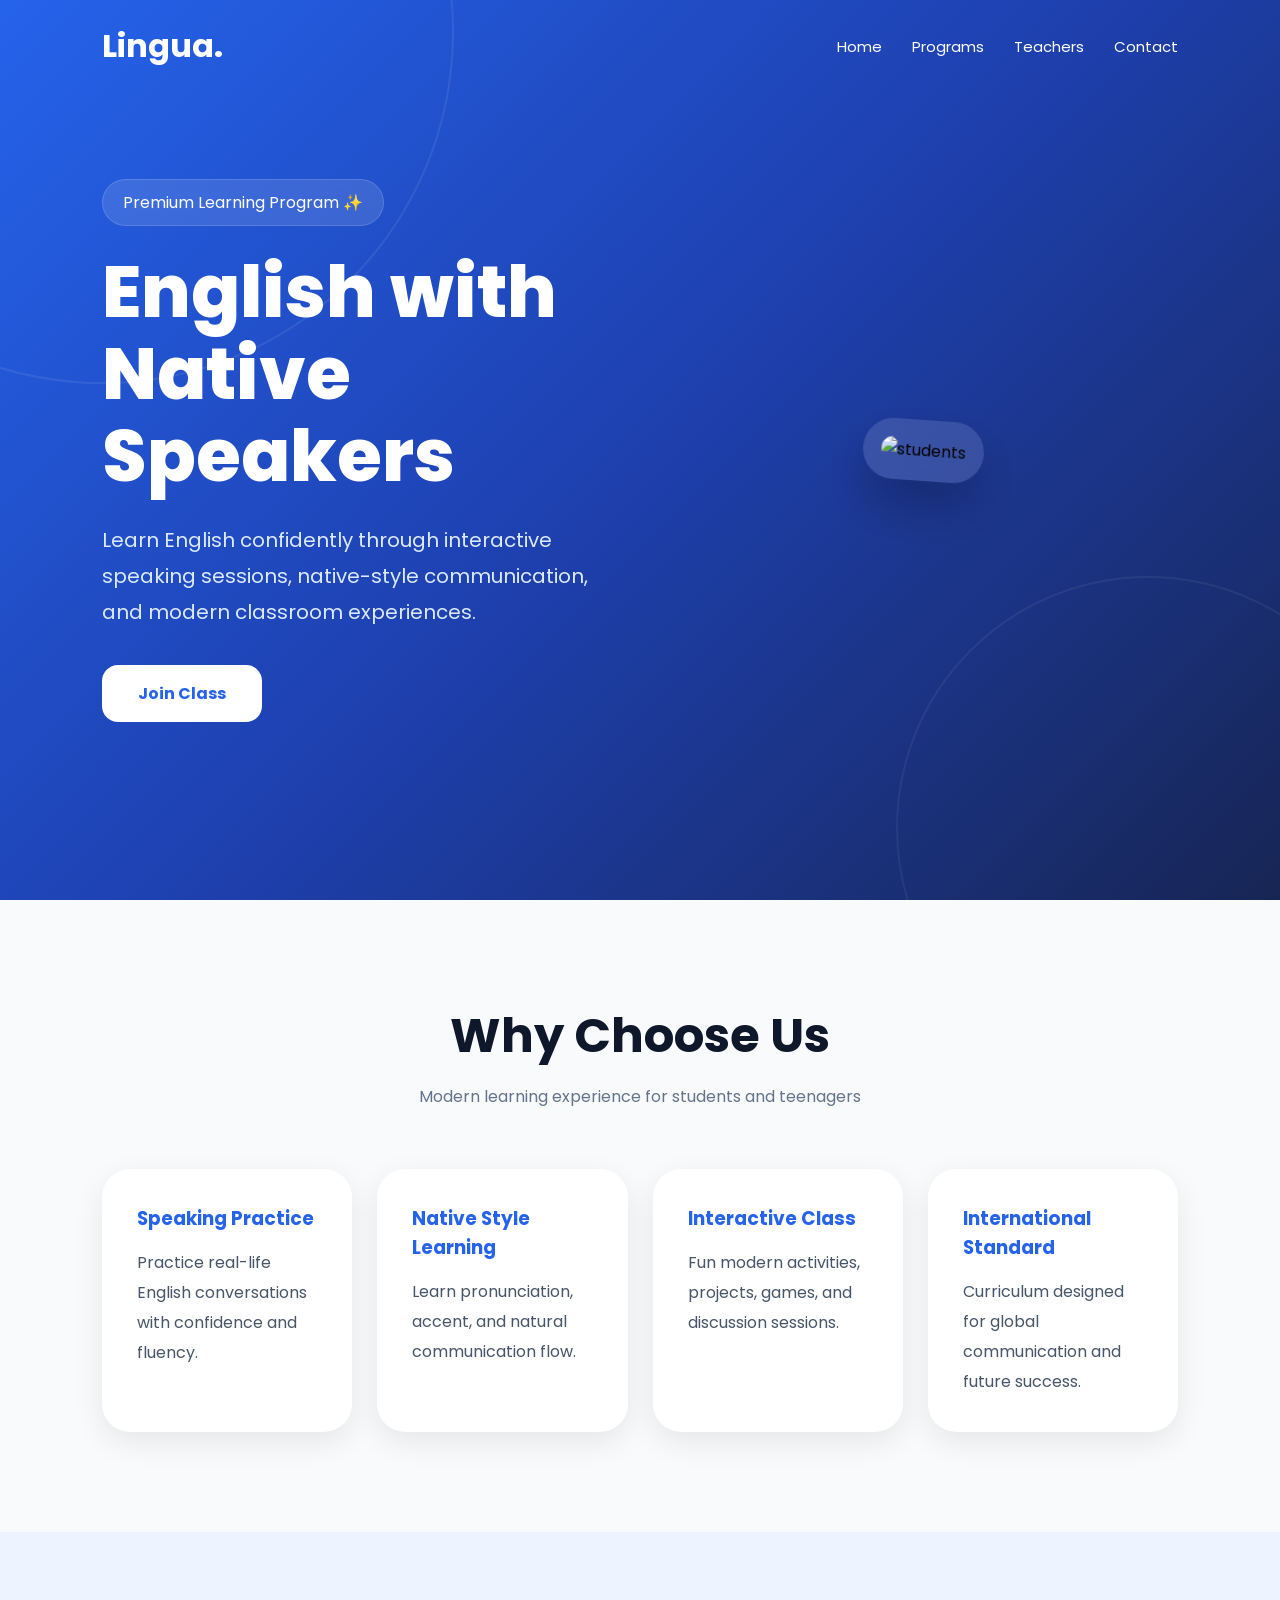
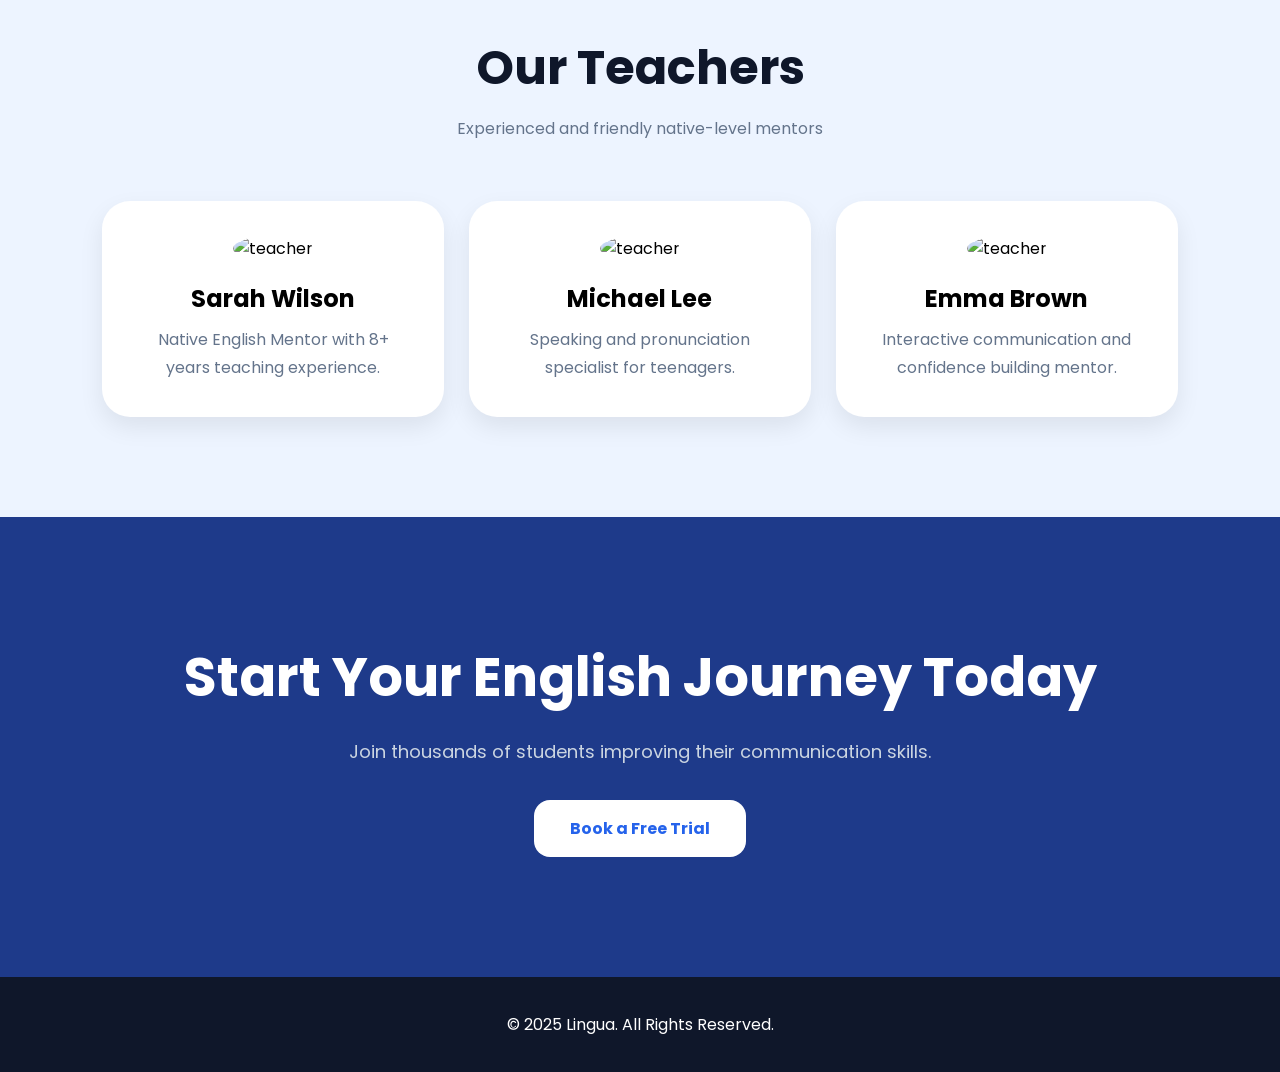
==== english-program.html @ 92fc319d "first commit" ====
<!DOCTYPE html>
<html lang="en">
<head>
  <meta charset="UTF-8">
  <meta name="viewport" content="width=device-width, initial-scale=1.0">

  <title>English with Native Speakers</title>

  <link rel="stylesheet" href="style.css">

  <link href="https://fonts.googleapis.com/css2?family=Poppins:wght@300;400;500;600;700;800&display=swap" rel="stylesheet">
</head>

<body>

  <!-- NAVBAR -->

  <nav>

    <h1>Lingua.</h1>

    <ul>
      <li><a href="index.html">Home</a></li>
      <li><a href="index.html#programs">Programs</a></li>
      <li><a href="index.html#teachers">Teachers</a></li>
      <li><a href="contact.html">Contact</a></li>
    </ul>

  </nav>

  <!-- HERO -->

  <section class="hero">

    <div class="hero-text">

      <div class="badge">
        Premium Learning Program ✨
      </div>

      <h1>
        English with <br>
        Native Speakers
      </h1>

      <p>
        Learn English confidently through interactive speaking sessions,
        native-style communication, and modern classroom experiences.
      </p>

      <button class="hero-btn"
      onclick="window.location.href='join-class-english.html'">
        Join Class
      </button>

    </div>

    <div class="hero-img">

      <div class="img-card">

        <img
          src="https://images.unsplash.com/photo-1522202176988-66273c2fd55f"
          alt="students">

      </div>

    </div>

  </section>

  <!-- FEATURES -->

  <section class="section">

    <div class="title">
      <h2>Why Choose Us</h2>
      <p>Modern learning experience for students and teenagers</p>
    </div>

    <div class="cards">

      <div class="card">
        <h3>Speaking Practice</h3>
        <p>
          Practice real-life English conversations with confidence and fluency.
        </p>
      </div>

      <div class="card">
        <h3>Native Style Learning</h3>
        <p>
          Learn pronunciation, accent, and natural communication flow.
        </p>
      </div>

      <div class="card">
        <h3>Interactive Class</h3>
        <p>
          Fun modern activities, projects, games, and discussion sessions.
        </p>
      </div>

      <div class="card">
        <h3>International Standard</h3>
        <p>
          Curriculum designed for global communication and future success.
        </p>
      </div>

    </div>

  </section>

  <!-- TEACHERS -->

  <section class="section teacher-section">

    <div class="title">
      <h2>Our Teachers</h2>
      <p>Experienced and friendly native-level mentors</p>
    </div>

    <div class="teachers">

      <div class="teacher-card">

        <img
          src="https://randomuser.me/api/portraits/women/44.jpg"
          alt="teacher">

        <h4>Sarah Wilson</h4>

        <p>
          Native English Mentor with 8+ years teaching experience.
        </p>

      </div>

      <div class="teacher-card">

        <img
          src="https://randomuser.me/api/portraits/men/32.jpg"
          alt="teacher">

        <h4>Michael Lee</h4>

        <p>
          Speaking and pronunciation specialist for teenagers.
        </p>

      </div>

      <div class="teacher-card">

        <img
          src="https://randomuser.me/api/portraits/women/65.jpg"
          alt="teacher">

        <h4>Emma Brown</h4>

        <p>
          Interactive communication and confidence building mentor.
        </p>

      </div>

    </div>

  </section>

  <!-- CTA -->

  <section class="cta">

    <h2>
      Start Your English Journey Today
    </h2>

    <p>
      Join thousands of students improving their communication skills.
    </p>

    <button class="hero-btn">
      Book a Free Trial
    </button>

  </section>

  <!-- FOOTER -->

  <footer>
    © 2025 Lingua. All Rights Reserved.
  </footer>

</body>
</html>
---- style.css ----
*{
  margin:0;
  padding:0;
  box-sizing:border-box;
  font-family:'Poppins',sans-serif;
}

body{
  background:#f8fafc;
  overflow-x:hidden;
}

/* NAVBAR */

nav{
  width:100%;
  padding:22px 8%;
  display:flex;
  justify-content:space-between;
  align-items:center;

  position:absolute;
  top:0;
  left:0;
  z-index:100;
}

nav h1{
  color:white;
  font-size:32px;
  font-weight:700;
}

nav ul{
  display:flex;
  list-style:none;
  gap:30px;
}

nav ul li a{
  color:white;
  text-decoration:none;
  font-size:15px;
  transition:0.3s;
}

nav ul li a:hover{
  color:#bfdbfe;
}

/* HERO */

.hero{
  min-height:100vh;
  background:linear-gradient(135deg,#2563eb,#1e40af,#172554);

  display:flex;
  align-items:center;
  justify-content:space-between;

  padding:120px 8%;
  gap:60px;

  position:relative;
  overflow:hidden;
}

/* BACKGROUND CIRCLE EFFECT */

.hero::before,
.hero::after{
  content:'';
  position:absolute;
  border-radius:50%;
}

.hero::before{
  width:700px;
  height:700px;
  border:2px solid rgba(255,255,255,0.08);
  top:-320px;
  left:-250px;
  transform:rotate(25deg);
}

.hero::after{
  width:500px;
  height:500px;
  border:2px solid rgba(255,255,255,0.06);
  bottom:-180px;
  right:-120px;
}

/* HERO TEXT */

.hero-text{
  flex:1;
  color:white;
  position:relative;
  z-index:2;
}

.badge{
  display:inline-block;
  padding:10px 20px;

  background:rgba(255,255,255,0.12);
  border:1px solid rgba(255,255,255,0.15);

  border-radius:999px;
  margin-bottom:25px;

  /* glass effect (SAFE) */
  -webkit-backdrop-filter:blur(10px);
  backdrop-filter:blur(10px);
  
}

.hero-text h1{
  font-size:72px;
  line-height:82px;
  margin-bottom:25px;
  font-weight:800;
}

.hero-text p{
  font-size:20px;
  line-height:36px;
  color:#dbeafe;
  max-width:620px;
  margin-bottom:35px;
}

/* BUTTON */

.hero-btn{
  padding:16px 36px;
  border:none;
  border-radius:16px;

  background:white;
  color:#2563eb;

  font-size:16px;
  font-weight:700;

  cursor:pointer;
  transition:0.3s;
}

.hero-btn:hover{
  transform:translateY(-5px);
  box-shadow:0 20px 40px rgba(0,0,0,0.2);
}

/* IMAGE */

.hero-img{
  flex:1;
  display:flex;
  justify-content:center;
  position:relative;
  z-index:2;
}

.img-card{
  background:rgba(255,255,255,0.12);

  padding:18px;
  border-radius:32px;

  /* glass effect (SAFE) */
  -webkit-backdrop-filter:blur(14px);
  backdrop-filter:blur(14px);
  

  box-shadow:0 25px 50px rgba(0,0,0,0.25);

  transform:rotate(4deg);
}

.img-card img{
  width:100%;
  max-width:430px;
  border-radius:24px;
  display:block;
}

/* SECTION */

.section{
  padding:100px 8%;
}

.title{
  text-align:center;
  margin-bottom:60px;
}

.title h2{
  font-size:48px;
  color:#0f172a;
  margin-bottom:12px;
}

.title p{
  color:#64748b;
}

/* CARDS */

.cards{
  display:grid;
  grid-template-columns:repeat(auto-fit,minmax(240px,1fr));
  gap:25px;
}

.card{
  background:white;
  padding:35px;
  border-radius:28px;
  box-shadow:0 10px 30px rgba(0,0,0,0.08);
  transition:0.3s;
}

.card:hover{
  transform:translateY(-10px);
  box-shadow:0 20px 40px rgba(0,0,0,0.12);
}

.card h3{
  margin-bottom:15px;
  color:#2563eb;
}

.card p{
  color:#475569;
  line-height:30px;
}

/* TEACHERS */

.teacher-section{
  background:#edf4ff;
}

.teachers{
  display:grid;
  grid-template-columns:repeat(auto-fit,minmax(240px,1fr));
  gap:25px;
}

.teacher-card{
  background:white;
  padding:35px;
  border-radius:28px;
  text-align:center;
  box-shadow:0 10px 25px rgba(0,0,0,0.08);
  transition:0.3s;
}

.teacher-card:hover{
  transform:translateY(-10px);
}

.teacher-card img{
  width:110px;
  height:110px;
  border-radius:50%;
  object-fit:cover;
  margin-bottom:20px;
}

.teacher-card h4{
  margin-bottom:10px;
  font-size:24px;
}

.teacher-card p{
  color:#64748b;
  line-height:28px;
}

/* CTA */

.cta{
  padding:120px 8%;
  background:#1e3a8a;
  text-align:center;
  color:white;
}

.cta h2{
  font-size:54px;
  margin-bottom:20px;
}

.cta p{
  color:#cbd5e1;
  margin-bottom:35px;
  font-size:18px;
}

/* FOOTER */

footer{
  background:#0f172a;
  color:white;
  text-align:center;
  padding:35px;
}

/* RESPONSIVE */

@media(max-width:900px){

  nav{
    flex-direction:column;
    gap:20px;
  }

  .hero{
    flex-direction:column;
    text-align:center;
    padding-top:160px;
  }

  .hero-text h1{
    font-size:48px;
    line-height:58px;
  }

  .hero-text p{
    font-size:18px;
    line-height:32px;
    margin:auto;
    margin-bottom:35px;
  }

  .title h2{
    font-size:38px;
  }

  .cta h2{
    font-size:40px;
  }

}
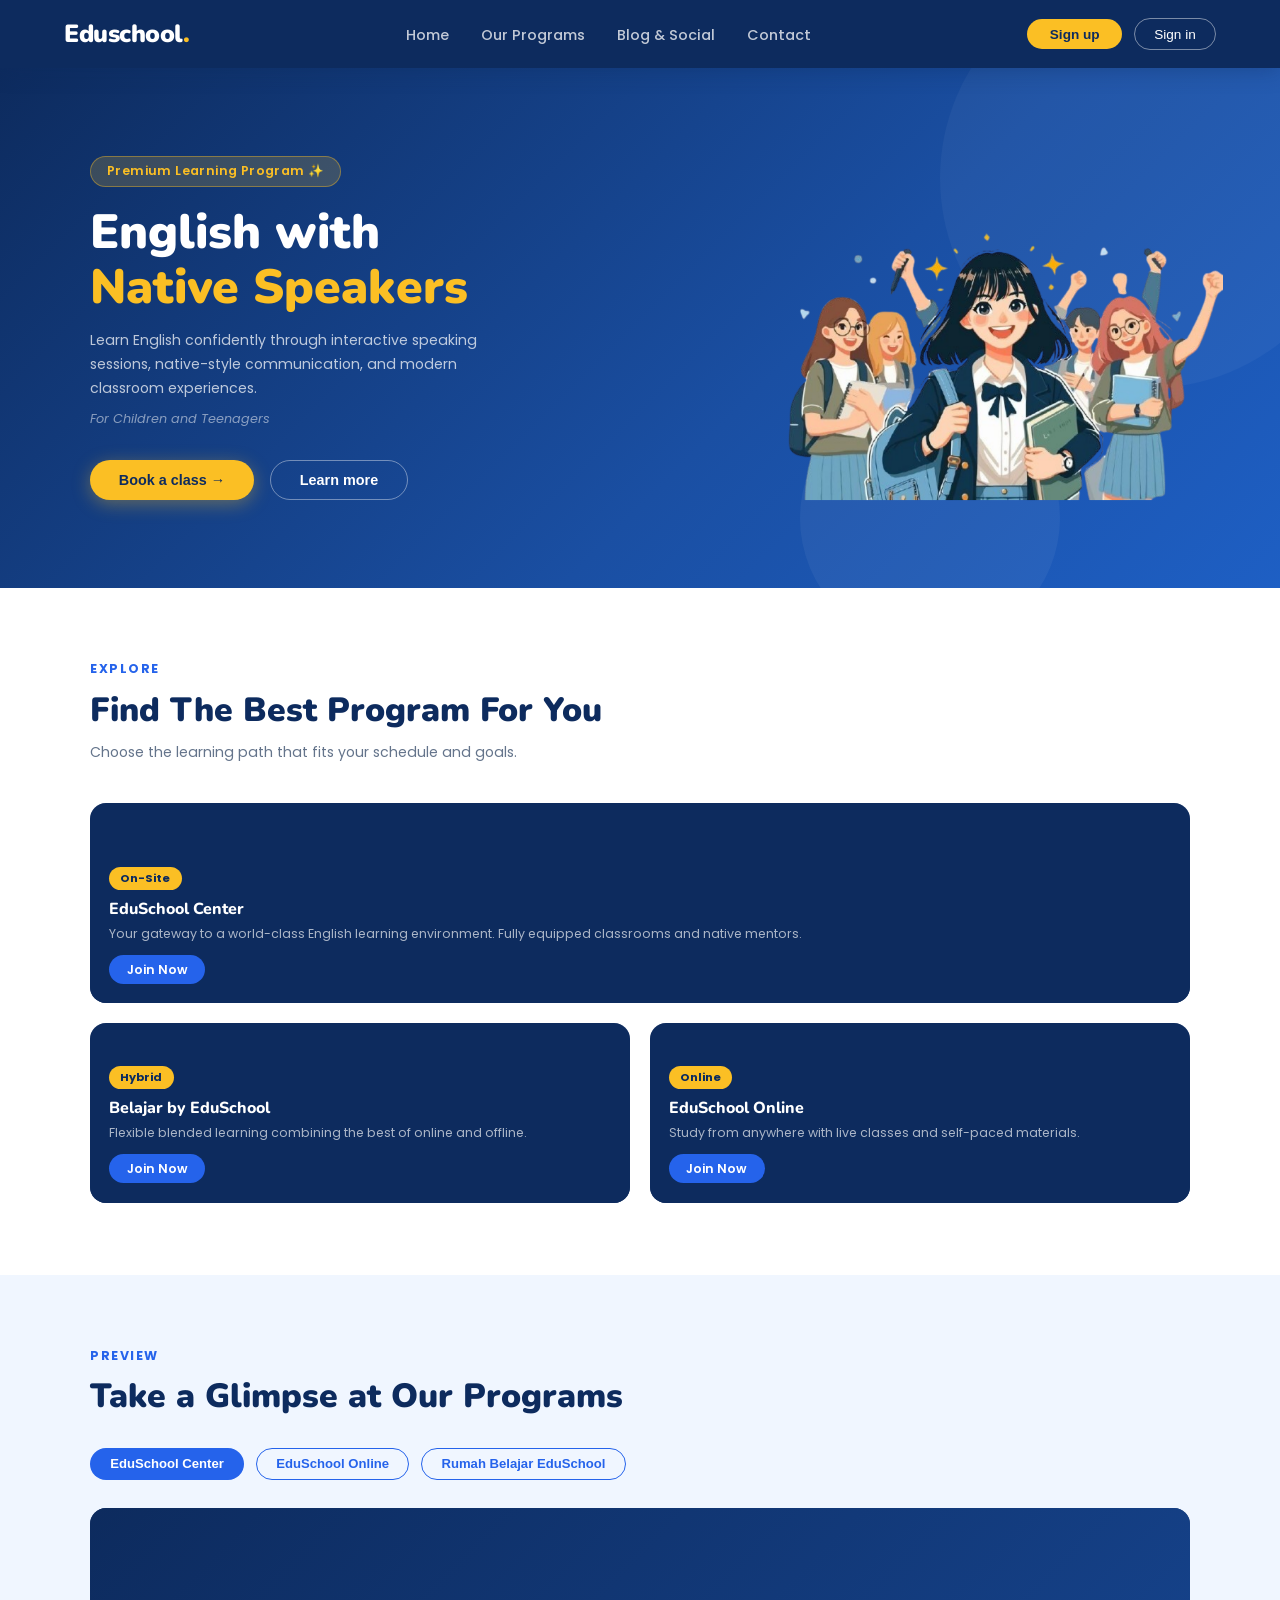
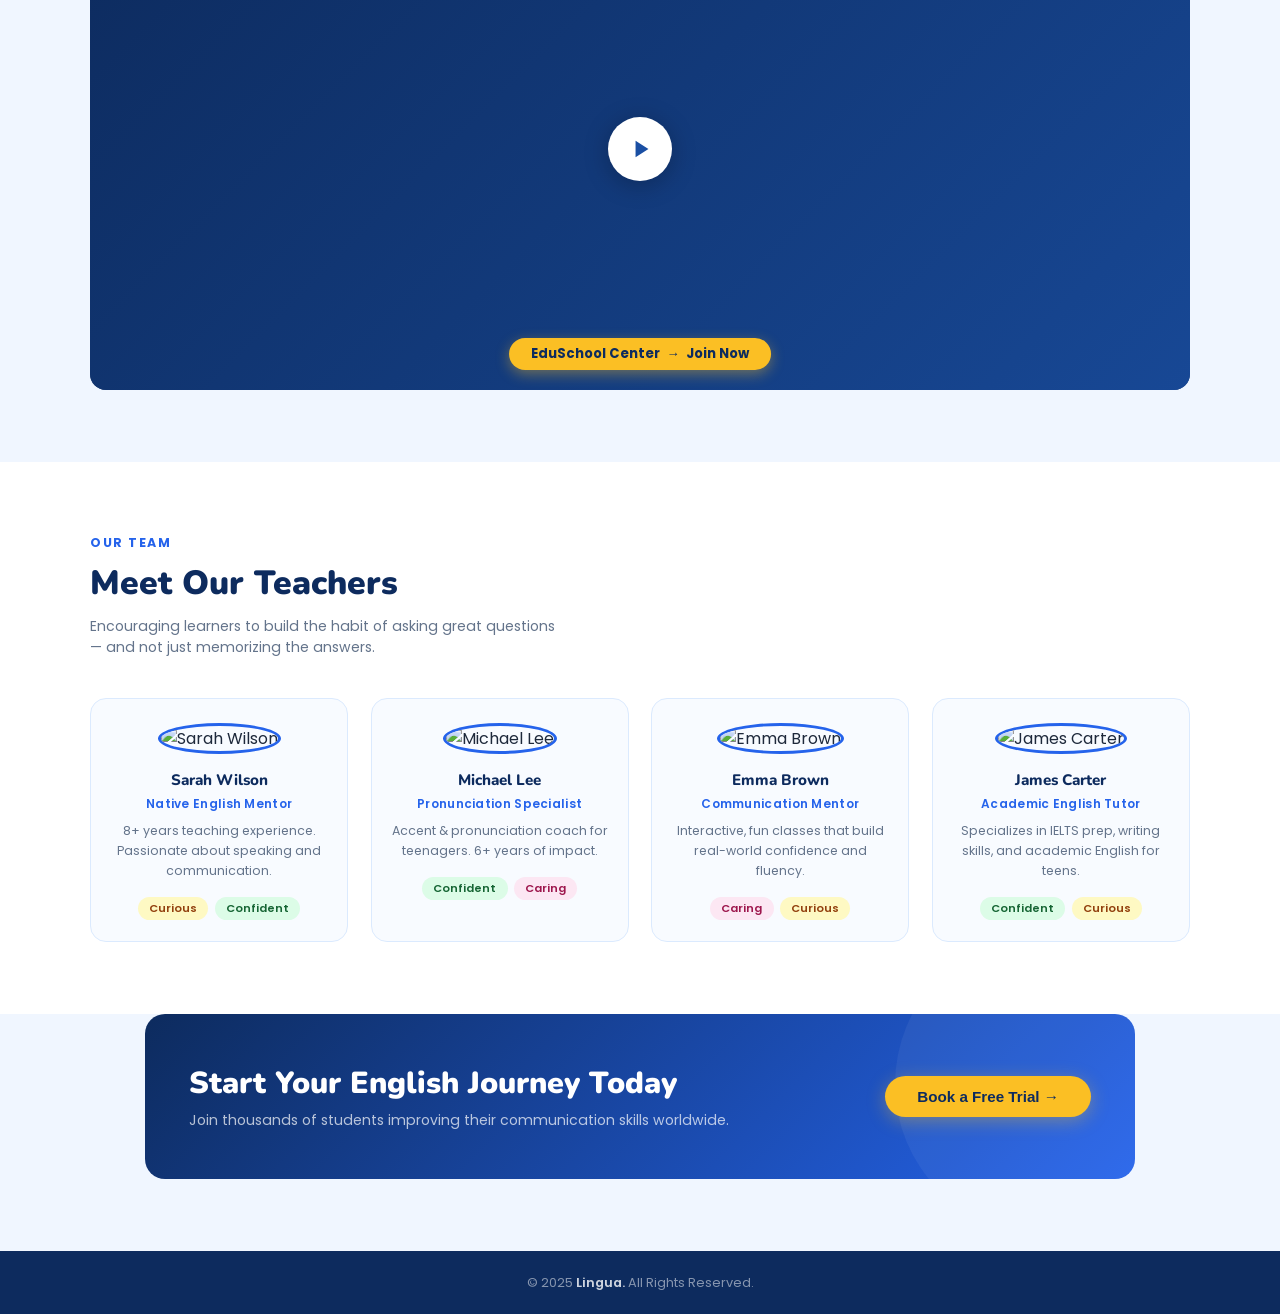
==== commit cd204575: "update" ====
--- a/english-program.html
+++ b/english-program.html
@@ -3,195 +3,778 @@
 <head>
   <meta charset="UTF-8">
   <meta name="viewport" content="width=device-width, initial-scale=1.0">
-
-  <title>English with Native Speakers</title>
-
-  <link rel="stylesheet" href="style.css">
-
-  <link href="https://fonts.googleapis.com/css2?family=Poppins:wght@300;400;500;600;700;800&display=swap" rel="stylesheet">
+  <title>Lingua — English with Native Speakers</title>
+  <link href="https://fonts.googleapis.com/css2?family=Nunito:wght@400;600;700;800;900&family=Poppins:wght@300;400;500;600;700&display=swap" rel="stylesheet">
+  <style>
+    *, *::before, *::after { box-sizing: border-box; margin: 0; padding: 0; }
+
+    :root {
+      --navy:    #0d2b5e;
+      --blue:    #1a4fa3;
+      --mid:     #2563eb;
+      --sky:     #3b82f6;
+      --accent:  #fbbf24;
+      --white:   #ffffff;
+      --light:   #e8f0fe;
+      --text:    #1e293b;
+      --muted:   #64748b;
+      --radius:  16px;
+    }
+
+    html { scroll-behavior: smooth; }
+
+    body {
+      font-family: 'Poppins', sans-serif;
+      background: #f0f6ff;
+      color: var(--text);
+      overflow-x: hidden;
+    }
+
+    /* ── NAVBAR ─────────────────────────────────── */
+    nav {
+      position: sticky;
+      top: 0;
+      z-index: 100;
+      display: flex;
+      align-items: center;
+      justify-content: space-between;
+      padding: 0 5%;
+      height: 68px;
+      background: var(--navy);
+      box-shadow: 0 2px 20px rgba(13,43,94,.35);
+    }
+
+    nav .logo {
+      font-family: 'Nunito', sans-serif;
+      font-weight: 900;
+      font-size: 1.55rem;
+      color: var(--white);
+      letter-spacing: -0.5px;
+    }
+    nav .logo span { color: var(--accent); }
+
+    nav ul {
+      list-style: none;
+      display: flex;
+      gap: 2rem;
+    }
+    nav ul a {
+      text-decoration: none;
+      color: rgba(255,255,255,.75);
+      font-size: .9rem;
+      font-weight: 500;
+      transition: color .2s;
+    }
+    nav ul a:hover { color: var(--white); }
+
+    .nav-actions { display: flex; gap: .75rem; align-items: center; }
+    .btn-outline {
+      padding: .45rem 1.2rem;
+      border: 1.5px solid rgba(255,255,255,.45);
+      border-radius: 50px;
+      color: var(--white);
+      font-size: .85rem;
+      font-weight: 500;
+      cursor: pointer;
+      background: transparent;
+      transition: border-color .2s, background .2s;
+    }
+    .btn-outline:hover { border-color: var(--white); background: rgba(255,255,255,.08); }
+    .btn-solid {
+      padding: .45rem 1.4rem;
+      border: none;
+      border-radius: 50px;
+      background: var(--accent);
+      color: var(--navy);
+      font-size: .85rem;
+      font-weight: 700;
+      cursor: pointer;
+      transition: opacity .2s, transform .15s;
+    }
+    .btn-solid:hover { opacity: .9; transform: translateY(-1px); }
+
+    /* ── HERO ────────────────────────────────────── */
+    .hero {
+      background: linear-gradient(135deg, var(--navy) 0%, var(--blue) 60%, #1e5fc4 100%);
+      min-height: 520px;
+      display: flex;
+      align-items: center;
+      padding: 60px 5% 0;
+      position: relative;
+      overflow: hidden;
+    }
+
+    /* decorative circles */
+    .hero::before {
+      content: '';
+      position: absolute;
+      width: 420px; height: 420px;
+      border-radius: 50%;
+      background: rgba(255,255,255,.04);
+      right: -80px; top: -100px;
+    }
+    .hero::after {
+      content: '';
+      position: absolute;
+      width: 260px; height: 260px;
+      border-radius: 50%;
+      background: rgba(255,255,255,.05);
+      right: 220px; bottom: -60px;
+    }
+
+    .hero-inner {
+      max-width: 1100px;
+      margin: 0 auto;
+      display: flex;
+      align-items: flex-end;
+      gap: 3rem;
+      width: 100%;
+    }
+
+    .hero-text { flex: 1; padding-bottom: 60px; animation: fadeUp .6s ease both; }
+
+    .badge {
+      display: inline-block;
+      background: rgba(251,191,36,.18);
+      border: 1px solid rgba(251,191,36,.4);
+      color: var(--accent);
+      font-size: .78rem;
+      font-weight: 600;
+      padding: .35rem 1rem;
+      border-radius: 50px;
+      margin-bottom: 1.1rem;
+      letter-spacing: .4px;
+    }
+
+    .hero-text h1 {
+      font-family: 'Nunito', sans-serif;
+      font-size: clamp(2rem, 4vw, 3rem);
+      font-weight: 900;
+      color: var(--white);
+      line-height: 1.15;
+      margin-bottom: .9rem;
+    }
+    .hero-text h1 span { color: var(--accent); }
+
+    .hero-text .sub {
+      font-size: .9rem;
+      color: rgba(255,255,255,.72);
+      font-size: .88rem;
+      line-height: 1.7;
+      max-width: 420px;
+      margin-bottom: .55rem;
+    }
+
+    .audience {
+      font-size: .8rem;
+      color: rgba(255,255,255,.5);
+      margin-bottom: 2rem;
+      font-style: italic;
+    }
+
+    .hero-cta { display: flex; gap: 1rem; }
+    .cta-primary {
+      padding: .7rem 1.8rem;
+      background: var(--accent);
+      color: var(--navy);
+      font-weight: 700;
+      font-size: .9rem;
+      border: none;
+      border-radius: 50px;
+      cursor: pointer;
+      box-shadow: 0 4px 18px rgba(251,191,36,.35);
+      transition: transform .15s, box-shadow .15s;
+    }
+    .cta-primary:hover { transform: translateY(-2px); box-shadow: 0 6px 24px rgba(251,191,36,.45); }
+    .cta-secondary {
+      padding: .7rem 1.8rem;
+      background: transparent;
+      color: var(--white);
+      font-weight: 600;
+      font-size: .9rem;
+      border: 1.5px solid rgba(255,255,255,.4);
+      border-radius: 50px;
+      cursor: pointer;
+      transition: border-color .15s;
+    }
+    .cta-secondary:hover { border-color: var(--white); }
+
+    /* hero illustration area */
+    .hero-visual {
+      flex: 0 0 360px;
+      display: flex;
+      flex-direction: column;
+      align-items: center;
+      gap: 1rem;
+      padding-bottom: 0;
+      animation: fadeUp .7s .15s ease both;
+      position: relative;
+      z-index: 1;
+    }
+
+    .hero-illus {
+      width: 100%;
+      height: auto;
+      background: transparent;
+      border-radius: var(--radius) var(--radius) 0 0;
+      display: flex;
+      align-items: center;
+      justify-content: center;
+      position: relative;
+      overflow: visible;
+    }
+
+    .hero-tag {
+      position: absolute;
+      bottom: 1rem;
+      left: 50%;
+      transform: translateX(-50%);
+      z-index: 2;
+      border:none;
+      border-radius: 50px;
+      padding: .4rem 1.1rem;
+      white-space: nowrap;
+      box-shadow: 0 4px 14px rgba(0,0,0,.0);
+    }
+
+    /* ── SECTION BASE ────────────────────────────── */
+    .section {
+      padding: 72px 5%;
+      max-width: 1100px;
+      margin: 0 auto;
+    }
+
+    .sec-label {
+      font-size: .78rem;
+      font-weight: 700;
+      color: var(--mid);
+      letter-spacing: 1.5px;
+      text-transform: uppercase;
+      margin-bottom: .55rem;
+    }
+    .sec-title {
+      font-family: 'Nunito', sans-serif;
+      font-size: clamp(1.5rem, 3vw, 2.1rem);
+      font-weight: 900;
+      color: var(--navy);
+      margin-bottom: .6rem;
+    }
+    .sec-sub {
+      font-size: .88rem;
+      color: var(--muted);
+      max-width: 480px;
+    }
+
+    /* ── FIND BEST PROGRAM ───────────────────────── */
+    .find-section {
+      padding: 72px 5%;
+      background: var(--white);
+    }
+    .find-inner { max-width: 1100px; margin: 0 auto; }
+
+    .program-grid {
+      margin-top: 2.5rem;
+      display: grid;
+      grid-template-columns: 1fr 1fr;
+      gap: 1.2rem;
+    }
+
+    .prog-card {
+      border-radius: var(--radius);
+      overflow: hidden;
+      position: relative;
+      background: var(--navy);
+      min-height: 180px;
+      display: flex;
+      flex-direction: column;
+      justify-content: flex-end;
+      padding: 1.2rem;
+      transition: transform .2s, box-shadow .2s;
+      cursor: pointer;
+    }
+    .prog-card:hover { transform: translateY(-4px); box-shadow: 0 12px 30px rgba(13,43,94,.25); }
+    .prog-card.wide { grid-column: span 2; min-height: 200px; }
+
+    .prog-bg {
+      position: absolute;
+      inset: 0;
+      background-size: cover;
+      background-position: center;
+      opacity: .35;
+      transition: opacity .3s;
+    }
+    .prog-card:hover .prog-bg { opacity: .45; }
+
+    .prog-overlay {
+      position: absolute;
+      inset: 0;
+      background: linear-gradient(to top, rgba(13,43,94,.92) 0%, rgba(13,43,94,.3) 100%);
+    }
+
+    .prog-body { position: relative; z-index: 1; }
+    .prog-tag {
+      display: inline-block;
+      background: var(--accent);
+      color: var(--navy);
+      font-size: .7rem;
+      font-weight: 700;
+      padding: .2rem .7rem;
+      border-radius: 50px;
+      margin-bottom: .5rem;
+    }
+    .prog-title {
+      font-family: 'Nunito', sans-serif;
+      font-weight: 800;
+      font-size: 1rem;
+      color: var(--white);
+      margin-bottom: .3rem;
+    }
+    .prog-desc { font-size: .78rem; color: rgba(255,255,255,.65); }
+    .prog-btn {
+      margin-top: .75rem;
+      display: inline-block;
+      padding: .35rem 1.1rem;
+      background: var(--mid);
+      color: var(--white);
+      border-radius: 50px;
+      font-size: .78rem;
+      font-weight: 600;
+      text-decoration: none;
+      transition: background .2s;
+    }
+    .prog-btn:hover { background: var(--sky); }
+
+    /* ── GLIMPSE / VIDEO ─────────────────────────── */
+    .glimpse-section {
+      padding: 72px 5%;
+      background: #f0f6ff;
+    }
+    .glimpse-inner { max-width: 1100px; margin: 0 auto; }
+
+    .tab-row {
+      display: flex;
+      gap: .75rem;
+      margin: 1.8rem 0;
+      flex-wrap: wrap;
+    }
+    .tab {
+      padding: .45rem 1.2rem;
+      border-radius: 50px;
+      font-size: .82rem;
+      font-weight: 600;
+      cursor: pointer;
+      border: 1.5px solid transparent;
+      transition: all .15s;
+    }
+    .tab.active { background: var(--mid); color: var(--white); }
+    .tab:not(.active) { border-color: var(--mid); color: var(--mid); background: transparent; }
+    .tab:not(.active):hover { background: var(--light); }
+
+    .video-card {
+      border-radius: var(--radius);
+      background: var(--navy);
+      overflow: hidden;
+      position: relative;
+      aspect-ratio: 16/7;
+      display: flex;
+      align-items: center;
+      justify-content: center;
+    }
+    .video-bg {
+      position: absolute;
+      inset: 0;
+      background: linear-gradient(135deg, var(--navy) 0%, var(--blue) 100%);
+      opacity: .8;
+    }
+    .play-btn {
+      position: relative;
+      z-index: 1;
+      width: 64px; height: 64px;
+      border-radius: 50%;
+      background: var(--white);
+      display: flex;
+      align-items: center;
+      justify-content: center;
+      cursor: pointer;
+      box-shadow: 0 4px 24px rgba(0,0,0,.25);
+      transition: transform .15s;
+    }
+    .play-btn:hover { transform: scale(1.08); }
+    .play-btn svg { margin-left: 4px; }
+
+    .video-footer {
+      position: absolute;
+      bottom: 1.2rem;
+      left: 50%;
+      transform: translateX(-50%);
+      z-index: 2;
+      background: var(--accent);
+      color: var(--navy);
+      font-weight: 700;
+      font-size: .82rem;
+      padding: .4rem 1.4rem;
+      border-radius: 50px;
+      cursor: pointer;
+      white-space: nowrap;
+      box-shadow: 0 4px 14px rgba(251,191,36,.4);
+    }
+
+    /* ── TEACHERS ────────────────────────────────── */
+    .teachers-section {
+      padding: 72px 5%;
+      background: var(--white);
+    }
+    .teachers-inner { max-width: 1100px; margin: 0 auto; }
+
+    .teachers-grid {
+      margin-top: 2.5rem;
+      display: grid;
+      grid-template-columns: repeat(auto-fill, minmax(220px, 1fr));
+      gap: 1.4rem;
+    }
+
+    .teacher-card {
+      background: #f8fbff;
+      border: 1px solid #dbeafe;
+      border-radius: var(--radius);
+      padding: 1.5rem 1.2rem 1.3rem;
+      text-align: center;
+      transition: box-shadow .2s, transform .2s;
+    }
+    .teacher-card:hover { box-shadow: 0 10px 28px rgba(37,99,235,.12); transform: translateY(-4px); }
+
+    .teacher-card img {
+      width: 80px; height: 80px;
+      border-radius: 50%;
+      object-fit: cover;
+      border: 3px solid var(--mid);
+      margin-bottom: 1rem;
+    }
+    .teacher-card h4 {
+      font-family: 'Nunito', sans-serif;
+      font-weight: 800;
+      font-size: .95rem;
+      color: var(--navy);
+      margin-bottom: .3rem;
+    }
+    .teacher-role {
+      font-size: .75rem;
+      color: var(--mid);
+      font-weight: 600;
+      margin-bottom: .5rem;
+      letter-spacing: .3px;
+    }
+    .teacher-card p {
+      font-size: .78rem;
+      color: var(--muted);
+      line-height: 1.6;
+    }
+
+    /* personality tags */
+    .tag-list { display: flex; flex-wrap: wrap; gap: .4rem; margin-top: 1rem; justify-content: center; }
+    .ptag {
+      font-size: .7rem;
+      font-weight: 600;
+      padding: .2rem .7rem;
+      border-radius: 50px;
+      background: var(--light);
+      color: var(--mid);
+    }
+    .ptag.curious  { background: #fef9c3; color: #92400e; }
+    .ptag.confident{ background: #dcfce7; color: #166534; }
+    .ptag.caring   { background: #fce7f3; color: #9d174d; }
+
+    /* ── CTA BANNER ──────────────────────────────── */
+    .cta-banner {
+      margin: 0 5% 72px;
+      border-radius: 20px;
+      background: linear-gradient(135deg, var(--navy) 0%, var(--mid) 100%);
+      padding: 3rem 4%;
+      display: flex;
+      align-items: center;
+      justify-content: space-between;
+      gap: 2rem;
+      flex-wrap: wrap;
+      position: relative;
+      overflow: hidden;
+    }
+    .cta-banner::before {
+      content: '';
+      position: absolute;
+      width: 300px; height: 300px;
+      border-radius: 50%;
+      background: rgba(255,255,255,.05);
+      right: -60px; top: -80px;
+    }
+    .cta-banner-text h2 {
+      font-family: 'Nunito', sans-serif;
+      font-size: clamp(1.4rem, 3vw, 1.9rem);
+      font-weight: 900;
+      color: var(--white);
+      margin-bottom: .4rem;
+    }
+    .cta-banner-text p { font-size: .88rem; color: rgba(255,255,255,.7); }
+
+    .cta-banner-btn {
+      padding: .75rem 2rem;
+      background: var(--accent);
+      color: var(--navy);
+      font-weight: 700;
+      font-size: .95rem;
+      border: none;
+      border-radius: 50px;
+      cursor: pointer;
+      white-space: nowrap;
+      box-shadow: 0 4px 18px rgba(251,191,36,.35);
+      transition: transform .15s, box-shadow .15s;
+      position: relative;
+      z-index: 1;
+    }
+    .cta-banner-btn:hover { transform: translateY(-2px); box-shadow: 0 6px 24px rgba(251,191,36,.5); }
+
+    /* ── FOOTER ──────────────────────────────────── */
+    footer {
+      background: var(--navy);
+      color: rgba(255,255,255,.5);
+      text-align: center;
+      padding: 1.4rem;
+      font-size: .8rem;
+    }
+    footer span { color: rgba(255,255,255,.8); font-weight: 600; }
+
+    /* ── ANIMATIONS ──────────────────────────────── */
+    @keyframes fadeUp {
+      from { opacity: 0; transform: translateY(24px); }
+      to   { opacity: 1; transform: translateY(0); }
+    }
+
+    /* ── RESPONSIVE ──────────────────────────────── */
+    @media (max-width: 768px) {
+      .hero-inner { flex-direction: column; }
+      .hero-visual { flex: none; width: 100%; }
+      .hero-illus { height: 220px; }
+      .program-grid { grid-template-columns: 1fr; }
+      .prog-card.wide { grid-column: span 1; }
+      nav ul { display: none; }
+      .cta-banner { flex-direction: column; text-align: center; }
+    }
+  </style>
 </head>
-
 <body>
 
-  <!-- NAVBAR -->
-
-  <nav>
-
-    <h1>Lingua.</h1>
-
-    <ul>
-      <li><a href="index.html">Home</a></li>
-      <li><a href="index.html#programs">Programs</a></li>
-      <li><a href="index.html#teachers">Teachers</a></li>
-      <li><a href="contact.html">Contact</a></li>
-    </ul>
-
-  </nav>
-
-  <!-- HERO -->
-
-  <section class="hero">
+<!-- ── NAVBAR ── -->
+<nav>
+  <div class="logo">Eduschool<span>.</span></div>
+  <ul>
+    <li><a href="#">Home</a></li>
+    <li><a href="#programs">Our Programs</a></li>
+    <li><a href="#teachers">Blog &amp; Social</a></li>
+    <li><a href="#">Contact</a></li>
+  </ul>
+  <div class="nav-actions">
+    <button class="btn-solid">Sign up</button>
+    <button class="btn-outline">Sign in</button>
+  </div>
+</nav>
+
+<!-- ── HERO ── -->
+<section class="hero">
+  <div class="hero-inner">
 
     <div class="hero-text">
-
-      <div class="badge">
-        Premium Learning Program ✨
-      </div>
-
-      <h1>
-        English with <br>
-        Native Speakers
-      </h1>
-
-      <p>
+      <div class="badge">Premium Learning Program ✨</div>
+      <h1>English with<br><span>Native Speakers</span></h1>
+      <p class="sub">
         Learn English confidently through interactive speaking sessions,
         native-style communication, and modern classroom experiences.
       </p>
-
-      <button class="hero-btn"
-      onclick="window.location.href='join-class-english.html'">
-        Join Class
-      </button>
-
+      <p class="audience">For Children and Teenagers</p>
+      <div class="hero-cta">
+        <button class="cta-primary" onclick="window.location.href='join-class-english.html'">
+          Book a class →
+        </button>
+        <button class="cta-secondary">Learn more</button>
+      </div>
     </div>
 
-    <div class="hero-img">
-
-      <div class="img-card">
-
-        <img
-          src="https://images.unsplash.com/photo-1522202176988-66273c2fd55f"
-          alt="students">
-
-      </div>
-
+    <div class="hero-visual">
+      <div class="hero-illus">
+        <!-- Decorative illustration placeholder — swap for your anime SVG -->
+        <div style="position:relative;">
+          <img src="foto2.png"
+          alt="heo image"
+          style="width:130%; height:auto;
+          object-fit:cover; display:block;
+          margin-bottom: 60px;
+          margin-left: -75px;">
+          
+        </div>
+        <div style="position:absolute;inset:0;
+        z-index:1; display:flex;
+        align-items:center;">
+          </div>
+        <div style="position:relative;z-index:1;"></div>
+      </div>
     </div>
 
-  </section>
-
-  <!-- FEATURES -->
-
-  <section class="section">
-
-    <div class="title">
-      <h2>Why Choose Us</h2>
-      <p>Modern learning experience for students and teenagers</p>
+  </div>
+</section>
+
+<!-- ── FIND THE BEST PROGRAM ── -->
+<div class="find-section" id="programs">
+  <div class="find-inner">
+    <div class="sec-label">Explore</div>
+    <div class="sec-title">Find The Best Program For You</div>
+    <p class="sec-sub">Choose the learning path that fits your schedule and goals.</p>
+
+    <div class="program-grid">
+
+      <!-- Card wide: EduSchool Center -->
+      <div class="prog-card wide">
+        <div class="prog-bg" style="background-image:url('https://images.unsplash.com/photo-1580582932707-520aed937b7b?w=900');"></div>
+        <div class="prog-overlay"></div>
+        <div class="prog-body">
+          <span class="prog-tag">On-Site</span>
+          <div class="prog-title">EduSchool Center</div>
+          <div class="prog-desc">Your gateway to a world-class English learning environment. Fully equipped classrooms and native mentors.</div>
+          <a href="#" class="prog-btn">Join Now</a>
+        </div>
+      </div>
+
+      <!-- Card: Belajar by EduSchool -->
+      <div class="prog-card">
+        <div class="prog-bg" style="background-image:url('https://images.unsplash.com/photo-1522202176988-66273c2fd55f?w=600');"></div>
+        <div class="prog-overlay"></div>
+        <div class="prog-body">
+          <span class="prog-tag">Hybrid</span>
+          <div class="prog-title">Belajar by EduSchool</div>
+          <div class="prog-desc">Flexible blended learning combining the best of online and offline.</div>
+          <a href="#" class="prog-btn">Join Now</a>
+        </div>
+      </div>
+
+      <!-- Card: EduSchool Online -->
+      <div class="prog-card">
+        <div class="prog-bg" style="background-image:url('https://images.unsplash.com/photo-1588072432836-e10032774350?w=600');"></div>
+        <div class="prog-overlay"></div>
+        <div class="prog-body">
+          <span class="prog-tag">Online</span>
+          <div class="prog-title">EduSchool Online</div>
+          <div class="prog-desc">Study from anywhere with live classes and self-paced materials.</div>
+          <a href="#" class="prog-btn">Join Now</a>
+        </div>
+      </div>
+
     </div>
-
-    <div class="cards">
-
-      <div class="card">
-        <h3>Speaking Practice</h3>
-        <p>
-          Practice real-life English conversations with confidence and fluency.
-        </p>
-      </div>
-
-      <div class="card">
-        <h3>Native Style Learning</h3>
-        <p>
-          Learn pronunciation, accent, and natural communication flow.
-        </p>
-      </div>
-
-      <div class="card">
-        <h3>Interactive Class</h3>
-        <p>
-          Fun modern activities, projects, games, and discussion sessions.
-        </p>
-      </div>
-
-      <div class="card">
-        <h3>International Standard</h3>
-        <p>
-          Curriculum designed for global communication and future success.
-        </p>
-      </div>
-
+  </div>
+</div>
+
+<!-- ── GLIMPSE AT PROGRAMS ── -->
+<div class="glimpse-section">
+  <div class="glimpse-inner">
+    <div class="sec-label">Preview</div>
+    <div class="sec-title">Take a Glimpse at Our Programs</div>
+
+    <div class="tab-row">
+      <button class="tab active">EduSchool Center</button>
+      <button class="tab">EduSchool Online</button>
+      <button class="tab">Rumah Belajar EduSchool</button>
     </div>
 
-  </section>
-
-  <!-- TEACHERS -->
-
-  <section class="section teacher-section">
-
-    <div class="title">
-      <h2>Our Teachers</h2>
-      <p>Experienced and friendly native-level mentors</p>
+    <div class="video-card">
+      <div class="video-bg"></div>
+      <div class="play-btn">
+        <svg width="22" height="22" viewBox="0 0 24 24" fill="none">
+          <polygon points="5,3 19,12 5,21" fill="#1a4fa3"/>
+        </svg>
+      </div>
+      <div class="video-footer">EduSchool Center &nbsp;→&nbsp; Join Now</div>
     </div>
-
-    <div class="teachers">
+  </div>
+</div>
+
+<!-- ── TEACHERS ── -->
+<div class="teachers-section" id="teachers">
+  <div class="teachers-inner">
+    <div class="sec-label">Our Team</div>
+    <div class="sec-title">Meet Our Teachers</div>
+    <p class="sec-sub">Encouraging learners to build the habit of asking great questions — and not just memorizing the answers.</p>
+
+    <div class="teachers-grid">
 
       <div class="teacher-card">
-
-        <img
-          src="https://randomuser.me/api/portraits/women/44.jpg"
-          alt="teacher">
-
+        <img src="https://randomuser.me/api/portraits/women/44.jpg" alt="Sarah Wilson">
         <h4>Sarah Wilson</h4>
-
-        <p>
-          Native English Mentor with 8+ years teaching experience.
-        </p>
-
+        <div class="teacher-role">Native English Mentor</div>
+        <p>8+ years teaching experience. Passionate about speaking and communication.</p>
+        <div class="tag-list">
+          <span class="ptag curious">Curious</span>
+          <span class="ptag confident">Confident</span>
+        </div>
       </div>
 
       <div class="teacher-card">
-
-        <img
-          src="https://randomuser.me/api/portraits/men/32.jpg"
-          alt="teacher">
-
+        <img src="https://randomuser.me/api/portraits/men/32.jpg" alt="Michael Lee">
         <h4>Michael Lee</h4>
-
-        <p>
-          Speaking and pronunciation specialist for teenagers.
-        </p>
-
+        <div class="teacher-role">Pronunciation Specialist</div>
+        <p>Accent &amp; pronunciation coach for teenagers. 6+ years of impact.</p>
+        <div class="tag-list">
+          <span class="ptag confident">Confident</span>
+          <span class="ptag caring">Caring</span>
+        </div>
       </div>
 
       <div class="teacher-card">
-
-        <img
-          src="https://randomuser.me/api/portraits/women/65.jpg"
-          alt="teacher">
-
+        <img src="https://randomuser.me/api/portraits/women/65.jpg" alt="Emma Brown">
         <h4>Emma Brown</h4>
-
-        <p>
-          Interactive communication and confidence building mentor.
-        </p>
-
+        <div class="teacher-role">Communication Mentor</div>
+        <p>Interactive, fun classes that build real-world confidence and fluency.</p>
+        <div class="tag-list">
+          <span class="ptag caring">Caring</span>
+          <span class="ptag curious">Curious</span>
+        </div>
+      </div>
+
+      <div class="teacher-card">
+        <img src="https://randomuser.me/api/portraits/men/76.jpg" alt="James Carter">
+        <h4>James Carter</h4>
+        <div class="teacher-role">Academic English Tutor</div>
+        <p>Specializes in IELTS prep, writing skills, and academic English for teens.</p>
+        <div class="tag-list">
+          <span class="ptag confident">Confident</span>
+          <span class="ptag curious">Curious</span>
+        </div>
       </div>
 
     </div>
-
-  </section>
-
-  <!-- CTA -->
-
-  <section class="cta">
-
-    <h2>
-      Start Your English Journey Today
-    </h2>
-
-    <p>
-      Join thousands of students improving their communication skills.
-    </p>
-
-    <button class="hero-btn">
-      Book a Free Trial
-    </button>
-
-  </section>
-
-  <!-- FOOTER -->
-
-  <footer>
-    © 2025 Lingua. All Rights Reserved.
-  </footer>
+  </div>
+</div>
+
+<!-- ── CTA BANNER ── -->
+<div style="max-width:1100px;margin:0 auto;">
+  <div class="cta-banner">
+    <div class="cta-banner-text">
+      <h2>Start Your English Journey Today</h2>
+      <p>Join thousands of students improving their communication skills worldwide.</p>
+    </div>
+    <button class="cta-banner-btn">Book a Free Trial →</button>
+  </div>
+</div>
+
+<!-- ── FOOTER ── -->
+<footer>
+  © 2025 <span>Lingua.</span> All Rights Reserved.
+</footer>
+
+<script>
+  // Simple tab switcher for glimpse section
+  document.querySelectorAll('.tab').forEach(tab => {
+    tab.addEventListener('click', () => {
+      document.querySelectorAll('.tab').forEach(t => t.classList.remove('active'));
+      tab.classList.add('active');
+    });
+  });
+</script>
 
 </body>
 </html>
